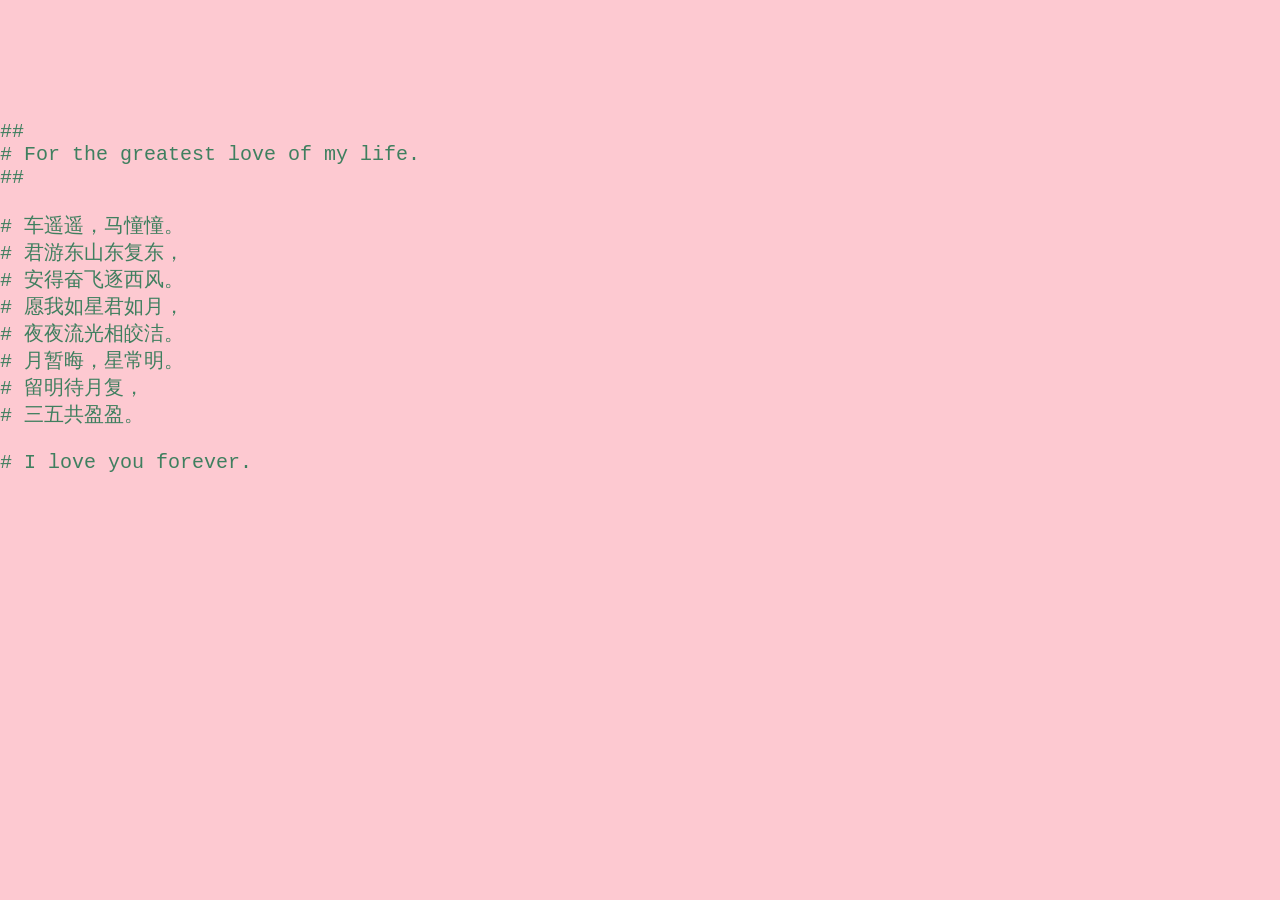
==== myGirl/index.html @ 25fcddc9 "Add files via upload" ====
<!DOCTYPE HTML>
<html>

<head>
	<meta name="title" content="猪猪老师">
	<link rel="icon" type="image/x-icon" href="https://cdn.jsdelivr.net/gh/sun0225SUN/photos/img/20210715233345.png">
	<meta http-equiv="content-type" content="text/html; charset=UTF-8">
	<meta name="viewport" content="width=device-width, initial-scale=1, maximum-scale=1, user-scalable=no">
	<style type="text/css">
		@font-face {
			font-family: digit;
			src: url('digital.ttf') format("truetype");
		}
	</style>
	<link href="css/default.css" type="text/css" rel="stylesheet">
	<script type="text/javascript" src="js/jquery.js"></script>
	<script type="text/javascript" src="js/garden.js"></script>
	<script type="text/javascript" src="js/functions.js"></script>
</head>

<body>
	<div id="mainDiv">
		<div id="content">
			<div id="code">
				<span class="comments">##</span><br />
				<span class="comments"># For the greatest love of my life.</span><br />
				<span class="comments">##</span><br />
				<br />	
				<span class="comments"># 车遥遥，马憧憧。 </span><br />
				<span class="comments"># 君游东山东复东， </span><br />
				<span class="comments"># 安得奋飞逐西风。 </span><br />
				<span class="comments"># 愿我如星君如月，</span><br />
				<span class="comments"># 夜夜流光相皎洁。</span><br />
				<span class="comments"># 月暂晦，星常明。</span><br />
				<span class="comments"># 留明待月复，</span><br />				
				<span class="comments"># 三五共盈盈。</span><br />				
				<br />	
				<span class="comments"># I love you forever.</span><br />
			</div>
			<div id="loveHeart">
				<canvas id="garden"></canvas>
				<div id="words">
					<div id="messages">
						<span style="font-size: 36px;">Miss Zhou,</span> <br />
						&nbsp;&nbsp;&nbsp;&nbsp;From 2018.01.13, I have fallen in love with you for
						<div id="elapseClock"></div>
					</div>
					<div id="loveu">
						Love u forever and ever.<br />
						<div class="signature"></div>
					</div>
				</div>
			</div>
		</div>
	</div>
	<script type="text/javascript">
		var offsetX = $("#loveHeart").width() / 2;
		var offsetY = $("#loveHeart").height() / 2 - 55;
		var together = new Date();
		// 此处月份介于 0 ~ 11 之间。用本地时间表示，如 8 月要用 7 表示。
		together.setFullYear(2018, 1, 13);
		together.setHours(18);
		together.setMinutes(0);
		together.setSeconds(0);
		together.setMilliseconds(0);

		if (!document.createElement('canvas').getContext) {
			var msg = document.createElement("div");
			msg.id = "errorMsg";
			msg.innerHTML = "Your browser doesn't support HTML5!<br/>Recommend use Chrome 14+/IE 9+/Firefox 7+/Safari 4+";
			document.body.appendChild(msg);
			$("#code").css("display", "none")
			$("#copyright").css("position", "absolute");
			$("#copyright").css("bottom", "10px");
			document.execCommand("stop");
		} else {
			setTimeout(function () {
				startHeartAnimation();
			}, 5000);

			timeElapse(together);
			setInterval(function () {
				timeElapse(together);
			}, 500);

			adjustCodePosition();
			$("#code").typewriter();
		}
	</script>
</body>

</html>
---- myGirl/css/default.css ----
body {
    margin: 0;
    padding: 0;
    background: #fdc9d1;
    font-size: 12px;
    overflow: auto
}

#mainDiv {
    width: 100%;
    height: 100%
}

#loveHeart {
    float: left;
    width: 670px;
    height: 620px;
    position: relative;
}

#garden {
    width: 100%;
    height: 100%
}

#elapseClock {
    text-align: right;
    font-size: 18px;
    margin-top: 10px;
    margin-bottom: 10px;
    text-align: center;
}

#words {
    font-family: "sans-serif";
    width: 500px;
    font-size: 24px;
    color: #666
}

#messages {
    display: none
}

#elapseClock .digit {
    font-family: "digit";
    font-size: 36px
}

#loveu {
    padding: 5px;
    font-size: 22px;
    margin-top: 50px;
    margin-right: 120px;
    text-align: right;
    display: none
}

#loveu .signature {
    margin-top: 10px;
    font-size: 20px;
}

#clickSound {
    display: none
}

#code {
    float: left;
    width: 440px;
    margin-top: 120px !important;
    height: 400px;
    color: #333;
    font-family: "Consolas", "Monaco", "Bitstream Vera Sans Mono", "Courier New", "sans-serif";
    font-size: 20px
}

#code .string {
    color: #2a36ff
}

#code .keyword {
    color: #7f0055;
    font-weight: bold
}

#code .placeholder {
    margin-left: 15px
}

#code .space {
    margin-left: 7px
}

#code .comments {
    color: #3f7f5f
}

#copyright {
    margin-top: 40px;
    text-align: center;
    width: 100%;
    color: #666
}

#errorMsg {
    width: 100%;
    text-align: center;
    font-size: 24px;
    position: absolute;
    top: 100px;
    left: 0
}

#copyright a {
    color: #666
}
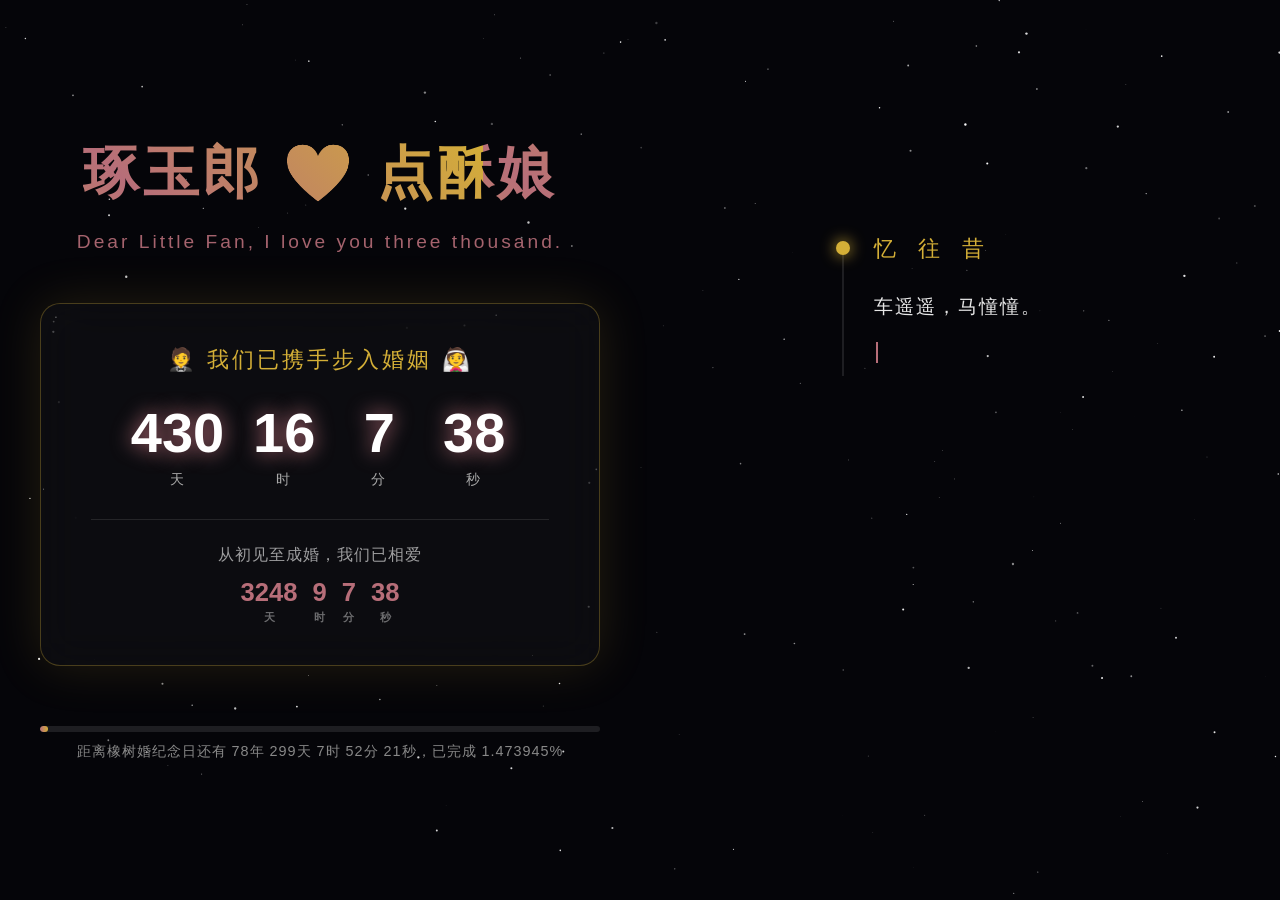
==== commit 3366746e: "upd:提交新版本" ====
--- a/myGirl/index.html
+++ b/myGirl/index.html
@@ -1,92 +1,594 @@
-<!DOCTYPE HTML>
-<html>
-
+<!DOCTYPE html>
+<html lang="zh-CN">
 <head>
-	<meta name="title" content="猪猪老师">
-	<link rel="icon" type="image/x-icon" href="https://cdn.jsdelivr.net/gh/sun0225SUN/photos/img/20210715233345.png">
-	<meta http-equiv="content-type" content="text/html; charset=UTF-8">
-	<meta name="viewport" content="width=device-width, initial-scale=1, maximum-scale=1, user-scalable=no">
-	<style type="text/css">
-		@font-face {
-			font-family: digit;
-			src: url('digital.ttf') format("truetype");
-		}
-	</style>
-	<link href="css/default.css" type="text/css" rel="stylesheet">
-	<script type="text/javascript" src="js/jquery.js"></script>
-	<script type="text/javascript" src="js/garden.js"></script>
-	<script type="text/javascript" src="js/functions.js"></script>
+    <meta charset="UTF-8">
+    <meta name="viewport" content="width=device-width, initial-scale=1.0">
+    <title>Z ❤️ W</title>
+    <style>
+        :root {
+            --gold: #D4AF37;
+            --rose-gold: #B76E79;
+            --dark-bg: #050509;
+            --text-light: #F5F5F5;
+        }
+
+        * { margin: 0; padding: 0; box-sizing: border-box; }
+
+        body {
+            font-family: 'Songti SC', 'SimSun', serif;
+            background-color: var(--dark-bg);
+            color: var(--text-light);
+            overflow-x: hidden;
+            min-height: 100vh;
+            display: flex;
+            justify-content: center;
+            align-items: center;
+            padding: 20px;
+        }
+
+        #starfield {
+            position: fixed;
+            top: 0; left: 0;
+            width: 100%; height: 100%;
+            z-index: -1;
+        }
+
+        .main-container {
+            z-index: 1;
+            width: 100%;
+            max-width: 1200px;
+            display: flex;
+            justify-content: space-between;
+            align-items: center;
+            gap: 80px;
+        }
+
+        /* ===== 左侧：图腾与计时器 ===== */
+        .left-panel {
+            flex: 1;
+            display: flex;
+            flex-direction: column;
+            align-items: center;
+            text-align: center;
+            min-width: 400px;
+        }
+
+        .totem {
+            position: relative;
+            margin-bottom: 25px;
+        }
+
+        .totem-zw {
+            font-size: 3.5rem;
+            font-weight: bold;
+            background: linear-gradient(45deg, var(--gold), var(--rose-gold), var(--gold));
+            background-size: 400px 400px;
+            -webkit-background-clip: text;
+            background-clip: text;
+            color: transparent;
+            animation: shimmer 3s infinite linear;
+            letter-spacing: 4px;
+            font-family: sans-serif;
+            text-align: center;
+            line-height: 1.2;
+        }
+
+        @keyframes shimmer {
+            0% { background-position: -200px center; }
+            100% { background-position: 200px center; }
+        }
+
+        .subtitle {
+            font-size: 1.2rem;
+            color: var(--rose-gold);
+            letter-spacing: 3px;
+            font-family: sans-serif;
+            margin-bottom: 50px;
+            opacity: 0.9;
+            font-weight: 300;
+        }
+
+        /* 计时器样式 */
+        .timer-box {
+            background: rgba(255, 255, 255, 0.03);
+            backdrop-filter: blur(20px);
+            border: 1px solid rgba(212, 175, 55, 0.3);
+            border-radius: 20px;
+            padding: 40px 50px;
+            box-shadow: 0 0 50px rgba(212, 175, 55, 0.15);
+            width: 100%;
+            margin-bottom: 30px;
+        }
+
+        .timer-title {
+            font-size: 1.4rem;
+            margin-bottom: 25px;
+            color: var(--gold);
+            letter-spacing: 3px;
+            font-family: sans-serif;
+        }
+
+        .time-display {
+            display: flex;
+            justify-content: center;
+            gap: 25px;
+            font-size: 3.5rem;
+            font-weight: bold;
+            font-family: sans-serif;
+        }
+
+        .time-unit { display: flex; flex-direction: column; align-items: center; min-width: 70px; }
+        .time-unit span:first-child { color: #fff; text-shadow: 0 0 20px var(--rose-gold); }
+        .time-unit span:last-child { font-size: 0.9rem; color: #aaa; margin-top: 5px; font-weight: normal; letter-spacing: 2px; }
+
+        .love-timer-box {
+            margin-top: 30px;
+            padding-top: 25px;
+            border-top: 1px solid rgba(255, 255, 255, 0.1);
+        }
+
+        .love-timer-title { font-size: 1rem; color: rgba(255, 255, 255, 0.6); margin-bottom: 12px; font-family: sans-serif; letter-spacing: 1px; }
+        .love-time-display { display: flex; justify-content: center; gap: 15px; font-size: 1.6rem; color: var(--rose-gold); font-weight: bold; font-family: sans-serif; }
+        .love-time-unit { display: flex; flex-direction: column; align-items: center; }
+        .love-time-unit span:last-child { font-size: 0.7rem; color: rgba(255, 255, 255, 0.4); margin-top: 3px; }
+
+        .progress-section { width: 100%; margin-top: 30px; }
+        .progress-bar-bg { height: 6px; background: rgba(255,255,255,0.1); border-radius: 3px; overflow: hidden; }
+        .progress-bar-fill { height: 100%; background: linear-gradient(90deg, var(--rose-gold), var(--gold)); width: 0%; transition: width 1s ease-in-out; border-radius: 3px; }
+        .progress-text { margin-top: 10px; font-size: 0.9rem; color: #888; font-family: sans-serif; letter-spacing: 1px; }
+
+        /* ===== 右侧：诗词时间轴 ===== */
+        .right-panel {
+            flex: 1;
+            min-width: 400px;
+            /* 诗词整块在右半栏内水平居中，与左栏内容保持对称 */
+            display: flex;
+            flex-direction: column;
+            justify-content: center;
+            align-items: center;
+        }
+
+        /* 诗词块的定位基准：宽度收缩到最宽的一行诗，竖线/圆点都相对它摆放 */
+        .poem-wrap {
+            position: relative;
+            width: fit-content;
+        }
+
+        .timeline-line {
+            position: absolute;
+            left: -32px; /* 圆心对准线：竖线宽2px，中心在 -31px */
+            top: 0;
+            width: 2px;
+            background: rgba(255, 255, 255, 0.1);
+            height: 0; /* 初始高度为0，由JS随已打出诗行逐行生长 */
+            transition: top 1s ease-in-out, height 1s ease-in-out;
+        }
+
+        .chapter-card {
+            position: relative;
+            margin-bottom: 80px;
+            text-align: left;
+            opacity: 0;
+            transition: opacity 1s ease-in-out;
+        }
+
+        .chapter-card.visible { opacity: 1; }
+
+        .timeline-dot {
+            position: absolute;
+            left: -38px; /* 圆心对准竖线中心：-32 + 半线宽1px - 半径7px = -38 */
+            top: 8px;
+            width: 14px;
+            height: 14px;
+            border-radius: 50%;
+            background: var(--dark-bg);
+            border: 2px solid rgba(255, 255, 255, 0.2);
+            transition: all 1s ease-in-out;
+        }
+
+        .chapter-card.active .timeline-dot {
+            border-color: var(--gold);
+            box-shadow: 0 0 15px var(--gold);
+            background: var(--gold);
+        }
+
+        .chapter-title {
+            font-size: 1.4rem;
+            color: var(--gold);
+            margin-bottom: 20px;
+            letter-spacing: 8px;
+            font-family: sans-serif;
+            font-weight: 300;
+        }
+
+        .typewriter-text {
+            font-size: 1.2rem;
+            line-height: 2.4;
+            color: rgba(255, 255, 255, 0.9);
+            letter-spacing: 2px;
+            min-height: 80px;
+        }
+
+        /* 光标样式 */
+        .cursor-char {
+            display: inline-block;
+            width: 2px;
+            height: 1.1em;
+            background: var(--rose-gold);
+            margin-left: 2px;
+            animation: blink 1s infinite step-end;
+            vertical-align: text-bottom;
+        }
+
+        /* 打字时补齐当前行宽度的透明占位，保证居中排版不抖动 */
+        .tw-pad {
+            visibility: hidden;
+        }
+
+        @keyframes blink {
+            0%, 100% { opacity: 1; }
+            50% { opacity: 0; }
+        }
+
+        /* ===== 响应式适配 (仅影响手机端) ===== */
+        @media (max-width: 768px) {
+            .main-container {
+                flex-direction: column;
+                gap: 50px;
+                padding: 0 15px;
+                max-width: 100%;
+            }
+
+            .left-panel, .right-panel {
+                width: 100%;
+                min-width: auto;
+            }
+
+            .right-panel {
+                justify-content: flex-start;
+                align-items: center;
+            }
+
+            /* 手机端隐藏时间轴装饰，诗词整体居中展示，与上方计时区对称 */
+            .timeline-line,
+            .timeline-dot {
+                display: none;
+            }
+
+            .chapter-title,
+            .typewriter-text {
+                text-align: center;
+            }
+
+            .totem-zw {
+                font-size: 2.5rem;
+            }
+
+            .subtitle {
+                font-size: 1rem;
+                margin-bottom: 30px;
+            }
+
+            .timer-box {
+                padding: 25px 20px;
+            }
+
+            .timer-title {
+                font-size: 1.1rem;
+            }
+
+            .time-display {
+                font-size: 2.2rem;
+                gap: 15px;
+            }
+
+            .love-time-display {
+                font-size: 1.2rem;
+            }
+
+            .chapter-title {
+                font-size: 1.2rem;
+            }
+
+            .typewriter-text {
+                font-size: 1rem;
+                line-height: 2;
+            }
+        }
+    </style>
 </head>
-
 <body>
-	<div id="mainDiv">
-		<div id="content">
-			<div id="code">
-				<span class="comments">##</span><br />
-				<span class="comments"># For the greatest love of my life.</span><br />
-				<span class="comments">##</span><br />
-				<br />	
-				<span class="comments"># 车遥遥，马憧憧。 </span><br />
-				<span class="comments"># 君游东山东复东， </span><br />
-				<span class="comments"># 安得奋飞逐西风。 </span><br />
-				<span class="comments"># 愿我如星君如月，</span><br />
-				<span class="comments"># 夜夜流光相皎洁。</span><br />
-				<span class="comments"># 月暂晦，星常明。</span><br />
-				<span class="comments"># 留明待月复，</span><br />				
-				<span class="comments"># 三五共盈盈。</span><br />				
-				<br />	
-				<span class="comments"># I love you forever.</span><br />
-			</div>
-			<div id="loveHeart">
-				<canvas id="garden"></canvas>
-				<div id="words">
-					<div id="messages">
-						<span style="font-size: 36px;">Miss Zhou,</span> <br />
-						&nbsp;&nbsp;&nbsp;&nbsp;From 2018.01.13, I have fallen in love with you for
-						<div id="elapseClock"></div>
-					</div>
-					<div id="loveu">
-						Love u forever and ever.<br />
-						<div class="signature"></div>
-					</div>
-				</div>
-			</div>
-		</div>
-	</div>
-	<script type="text/javascript">
-		var offsetX = $("#loveHeart").width() / 2;
-		var offsetY = $("#loveHeart").height() / 2 - 55;
-		var together = new Date();
-		// 此处月份介于 0 ~ 11 之间。用本地时间表示，如 8 月要用 7 表示。
-		together.setFullYear(2018, 1, 13);
-		together.setHours(18);
-		together.setMinutes(0);
-		together.setSeconds(0);
-		together.setMilliseconds(0);
-
-		if (!document.createElement('canvas').getContext) {
-			var msg = document.createElement("div");
-			msg.id = "errorMsg";
-			msg.innerHTML = "Your browser doesn't support HTML5!<br/>Recommend use Chrome 14+/IE 9+/Firefox 7+/Safari 4+";
-			document.body.appendChild(msg);
-			$("#code").css("display", "none")
-			$("#copyright").css("position", "absolute");
-			$("#copyright").css("bottom", "10px");
-			document.execCommand("stop");
-		} else {
-			setTimeout(function () {
-				startHeartAnimation();
-			}, 5000);
-
-			timeElapse(together);
-			setInterval(function () {
-				timeElapse(together);
-			}, 500);
-
-			adjustCodePosition();
-			$("#code").typewriter();
-		}
-	</script>
+
+    <canvas id="starfield"></canvas>
+
+    <div class="main-container">
+        <!-- 左侧面板 -->
+        <div class="left-panel">
+            <!-- 去掉印章效果的图腾 -->
+            <div class="totem">
+                <div class="totem-zw">琢玉郎 ❤️ 点酥娘</div>
+            </div>
+            <div class="subtitle">Dear Little Fan, I love you three thousand.</div>
+
+            <!-- 计时器 -->
+            <div class="timer-box">
+                <div class="timer-title" id="marryTitle">🤵 我们已携手步入婚姻 👰</div>
+                <div class="time-display" id="marriedTimer">
+                    <div class="time-unit"><span id="m-days">0</span><span>天</span></div>
+                    <div class="time-unit"><span id="m-hours">0</span><span>时</span></div>
+                    <div class="time-unit"><span id="m-minutes">0</span><span>分</span></div>
+                    <div class="time-unit"><span id="m-seconds">0</span><span>秒</span></div>
+                </div>
+                <div class="love-timer-box">
+                    <div class="love-timer-title">从初见至成婚，我们已相爱</div>
+                    <div class="love-time-display" id="loveTimer">
+                        <div class="love-time-unit"><span id="l-days">0</span><span>天</span></div>
+                        <div class="love-time-unit"><span id="l-hours">0</span><span>时</span></div>
+                        <div class="love-time-unit"><span id="l-minutes">0</span><span>分</span></div>
+                        <div class="love-time-unit"><span id="l-seconds">0</span><span>秒</span></div>
+                    </div>
+                </div>
+            </div>
+
+            <div class="progress-section">
+                <div class="progress-bar-bg">
+                    <div class="progress-bar-fill" id="progressBar"></div>
+                </div>
+                <div class="progress-text" id="progressText">距离橡树婚纪念日：0%</div>
+            </div>
+        </div>
+
+        <!-- 右侧面板：时间轴+诗词整块居中于右半栏 -->
+        <div class="right-panel">
+            <div class="poem-wrap">
+                <div class="timeline-line" id="timelineLine"></div>
+
+                <!-- 忆往昔（范成大 完整版） -->
+                <div class="chapter-card" id="card1">
+                    <div class="timeline-dot"></div>
+                    <div class="chapter-title">忆 往 昔</div>
+                    <div class="typewriter-text" id="tw1"></div>
+                </div>
+
+                <!-- 共朝暮（冯延巳 春日宴 完整版） -->
+                <div class="chapter-card" id="card2">
+                    <div class="timeline-dot"></div>
+                    <div class="chapter-title">共 朝 暮</div>
+                    <div class="typewriter-text" id="tw2"></div>
+                </div>
+            </div>
+        </div>
+    </div>
+
+    <script>
+        // ================= 时间计算 =================
+        // 恋爱纪念日：2018-01-13 16:00（下午四点）；结婚纪念日：2025-10-01 09:00（上午九点）
+        // 用本地时间构造，保证每天打开页面时按当天此刻精确计算
+        const LOVE_START_DATE = new Date(2018, 0, 13, 16, 0, 0);
+        const MARRY_START_DATE = new Date(2025, 9, 1, 9, 0, 0);
+        const OAK_JUBILEE_YEARS = 80; // 橡树婚 = 结婚 80 周年
+
+        function updateTimers() {
+            const now = new Date(); 
+            let loveDiff = now - LOVE_START_DATE;
+            if (loveDiff < 0) loveDiff = 0;
+            const lDays = Math.floor(loveDiff / (1000 * 60 * 60 * 24));
+            const lHours = Math.floor((loveDiff % (1000 * 60 * 60 * 24)) / (1000 * 60 * 60));
+            const lMinutes = Math.floor((loveDiff % (1000 * 60 * 60)) / (1000 * 60));
+            const lSeconds = Math.floor((loveDiff % (1000 * 60)) / 1000);
+
+            document.getElementById('l-days').innerText = lDays;
+            document.getElementById('l-hours').innerText = lHours;
+            document.getElementById('l-minutes').innerText = lMinutes;
+            document.getElementById('l-seconds').innerText = lSeconds;
+
+            let marryDiff = now - MARRY_START_DATE;
+            const marryTitleEl = document.getElementById('marryTitle');
+            
+            if (marryDiff < 0) {
+                marryDiff = Math.abs(marryDiff);
+                marryTitleEl.innerText = "距离步入婚姻殿堂还有";
+            } else {
+                marryTitleEl.innerText = "🤵 我们已携手步入婚姻 👰";
+            }
+
+            const mDays = Math.floor(marryDiff / (1000 * 60 * 60 * 24));
+            const mHours = Math.floor((marryDiff % (1000 * 60 * 60 * 24)) / (1000 * 60 * 60));
+            const mMinutes = Math.floor((marryDiff % (1000 * 60 * 60)) / (1000 * 60));
+            const mSeconds = Math.floor((marryDiff % (1000 * 60)) / 1000);
+
+            document.getElementById('m-days').innerText = mDays;
+            document.getElementById('m-hours').innerText = mHours;
+            document.getElementById('m-minutes').innerText = mMinutes;
+            document.getElementById('m-seconds').innerText = mSeconds;
+
+            const oakDate = new Date(MARRY_START_DATE);
+            oakDate.setFullYear(oakDate.getFullYear() + OAK_JUBILEE_YEARS);
+            const totalMarriedTime = oakDate - MARRY_START_DATE;
+            const currentMarriedTime = now - MARRY_START_DATE;
+            let progress = (currentMarriedTime / totalMarriedTime) * 100;
+            if (progress < 0) progress = 0;
+            if (progress > 100) progress = 100;
+
+            // 剩余时长（年 + 天 + 时分秒，按日历精确计算，跨闰年也不偏）
+            const DAY = 24 * 60 * 60 * 1000;
+            const remaining = oakDate - now;
+            let remainingText;
+            if (remaining <= 0) {
+                remainingText = '已携手走过80年橡树婚纪念日';
+            } else {
+                // 今年若已过橡树婚当天的时刻，完整年份数少一年
+                const thisYearsOak = new Date(now.getFullYear(), oakDate.getMonth(), oakDate.getDate());
+                let yearsLeft = oakDate.getFullYear() - now.getFullYear();
+                if (thisYearsOak - now <= 0) yearsLeft--;
+
+                const afterYears = new Date(now.getTime());
+                afterYears.setFullYear(now.getFullYear() + yearsLeft);
+                const rest = Math.max(0, oakDate - afterYears);
+                const daysLeft = Math.floor(rest / DAY);
+                const hoursLeft = Math.floor((rest % DAY) / (60 * 60 * 1000));
+                const minutesLeft = Math.floor((rest % (60 * 60 * 1000)) / (60 * 1000));
+                const secondsLeft = Math.floor((rest % (60 * 1000)) / 1000);
+                remainingText = `还有 ${yearsLeft}年 ${daysLeft}天 ${hoursLeft}时 ${minutesLeft}分 ${secondsLeft}秒`;
+            }
+
+            document.getElementById('progressBar').style.width = progress + '%';
+            document.getElementById('progressText').innerText = `距离橡树婚纪念日${remainingText}，已完成 ${progress.toFixed(6)}%`;
+        }
+
+        updateTimers();
+        setInterval(updateTimers, 1000);
+
+        // ================= 顺序打字机效果 (光标绝对跟随版) =================
+        const typewriters = [
+            { 
+                cardId: 'card1', id: 'tw1', 
+                content: "车遥遥，马憧憧。\n君游东山东复东，\n安得奋飞逐西风。\n愿我如星君如月，\n夜夜流光相皎洁。\n月暂晦，日常明。\n留明待月复，三五共盈盈。", 
+                speed: 65, charIndex: 0 
+            },
+            { 
+                cardId: 'card2', id: 'tw2', 
+                content: "春日宴，绿酒一杯歌一遍。\n再拜陈三愿：\n一愿爱妻千岁，\n二愿夫身常健，\n三愿如同梁上燕，\n岁岁长相见。", 
+                speed: 65, charIndex: 0 
+            }
+        ];
+
+        let currentTwIndex = 0;
+
+        // 竖线起点 = 第一个已显示圆点的中心（避免圆点上方露出多余线头），
+        // 终点 = 所有已显示章节中「圆点中心」与「已打出诗行底部」较远者，
+        // 每次打字后重算，线条便随诗行逐行生长
+        function updateTimelineHeight() {
+            const timelineLine = document.getElementById('timelineLine');
+            const lineHeight = parseFloat(getComputedStyle(document.querySelector('.typewriter-text')).lineHeight) || 0;
+            let startY = Infinity;
+            let endY = 0;
+
+            for (const tw of typewriters) {
+                const card = document.getElementById(tw.cardId);
+                if (!card.classList.contains('visible')) continue;
+
+                const dot = card.querySelector('.timeline-dot');
+                const dotCenterY = card.offsetTop + dot.offsetTop + dot.offsetHeight / 2;
+
+                startY = Math.min(startY, dotCenterY);
+
+                const textEl = document.getElementById(tw.id);
+                const lineCount = textEl.innerHTML === '' ? 0 : textEl.innerHTML.split('<br>').length;
+                const typedBottomY = card.offsetTop + textEl.offsetTop + lineCount * lineHeight;
+
+                endY = Math.max(endY, dotCenterY, typedBottomY);
+            }
+
+            if (startY === Infinity) {
+                startY = 0;
+                endY = 0;
+            }
+            timelineLine.style.top = startY + 'px';
+            timelineLine.style.height = Math.max(0, endY - startY) + 'px';
+        }
+
+        function runNextTypewriter() {
+            if (currentTwIndex >= typewriters.length) return;
+
+            const tw = typewriters[currentTwIndex];
+            const card = document.getElementById(tw.cardId);
+            const textElement = document.getElementById(tw.id);
+
+            // 激活当前卡片
+            card.classList.add('visible', 'active');
+
+            // 先把线伸到本卡片的圆点位置
+            updateTimelineHeight();
+
+            function typeChar() {
+                const currentText = tw.content.substring(0, tw.charIndex);
+                // 用全角空格把正在打的一行补齐到整行宽度，居中排版时文字不会左右抖动
+                const fullLines = tw.content.split('\n');
+                const typedLines = currentText.split('\n');
+                const lineMax = fullLines[typedLines.length - 1].length;
+                const lineTyped = typedLines[typedLines.length - 1].length;
+                const pad = '\u3000'.repeat(Math.max(0, lineMax - lineTyped));
+                const htmlContent = currentText.replace(/\n/g, '<br>')
+                    + '<span class="cursor-char"></span>'
+                    + (pad ? '<span class="tw-pad">' + pad + '</span>' : '');
+                
+                textElement.innerHTML = htmlContent;
+
+                // 每打出一个字就重算一次线长：新行出现时线条随之伸长
+                updateTimelineHeight();
+
+                tw.charIndex++;
+
+                if (tw.charIndex > tw.content.length) {
+                    // 打完了，移除光标
+                    textElement.innerHTML = tw.content.replace(/\n/g, '<br>');
+                    currentTwIndex++;
+                    setTimeout(runNextTypewriter, 1000);
+                    return;
+                }
+
+                let speed = tw.speed;
+                const lastChar = tw.content.charAt(tw.charIndex - 1);
+                if (lastChar === '，' || lastChar === '。' || lastChar === ',' || lastChar === '.' || lastChar === '?' || lastChar === '\n') {
+                    speed *= 2;
+                }
+                
+                setTimeout(typeChar, speed);
+            }
+
+            setTimeout(typeChar, 250);
+        }
+
+        // 打开页面后尽快展示第一首标题与正文（原为 2000ms）
+        setTimeout(runNextTypewriter, 400);
+
+        // ================= 星空背景 =================
+        const canvas = document.getElementById('starfield');
+        const ctx = canvas.getContext('2d');
+        let stars = [];
+
+        function resizeCanvas() {
+            canvas.width = window.innerWidth;
+            canvas.height = window.innerHeight;
+            generateStars();
+        }
+
+        function generateStars() {
+            stars = [];
+            const count = Math.floor((canvas.width * canvas.height) / 5000);
+            for (let i = 0; i < count; i++) {
+                stars.push({
+                    x: Math.random() * canvas.width,
+                    y: Math.random() * canvas.height,
+                    radius: Math.random() * 1.2,
+                    alpha: Math.random(),
+                    speed: Math.random() * 0.005 + 0.005
+                });
+            }
+        }
+
+        function drawStars() {
+            ctx.clearRect(0, 0, canvas.width, canvas.height);
+            stars.forEach(star => {
+                star.alpha += star.speed;
+                if (star.alpha > 1 || star.alpha < 0) star.speed = -star.speed;
+                ctx.beginPath();
+                ctx.arc(star.x, star.y, star.radius, 0, Math.PI * 2);
+                ctx.fillStyle = `rgba(255, 255, 255, ${Math.abs(star.alpha)})`;
+                ctx.fill();
+            });
+            requestAnimationFrame(drawStars);
+        }
+
+        window.addEventListener('resize', resizeCanvas);
+        resizeCanvas();
+        drawStars();
+
+        // 窗口尺寸变化导致布局重排后，重新对齐竖线终点
+        window.addEventListener('resize', () => {
+            if (document.querySelector('.chapter-card.visible')) updateTimelineHeight();
+        });
+    </script>
 </body>
-
-</html>+</html>
